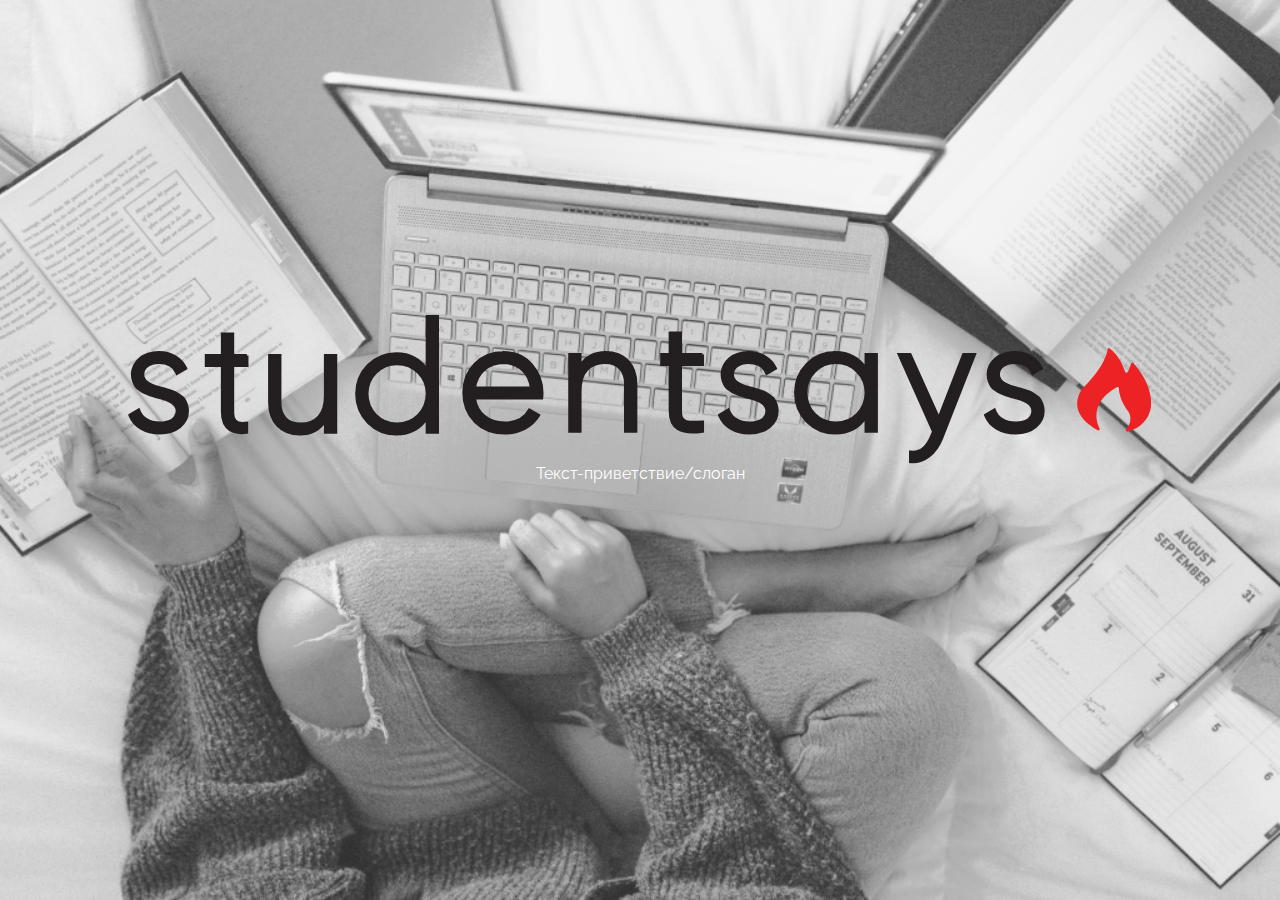
==== index.html @ 03ff8396 "header" ====
<!DOCTYPE html>
<html lang="en">

<head>
    <meta charset="UTF-8">
    <meta name="viewport" content="width=device-width, initial-scale=1.0">
    <title>Student Says</title>
    <link rel="stylesheet" href="./assets/styles/style_index.css">
</head>

<body>
    <header class="max-width">
        <div class="header-logo">
            <div class="display-center">
                <img src="./assets/images/header_logo.svg" alt="name">
            </div>
            <div class="display_center">
                <p>
                    Текст-приветствие/слоган
                </p>
            </div>
        </div>
    </header>
</body>

</html>
---- assets/styles/style_index.css ----
@font-face {
    font-family: Raleway; 
    src: url(../fonts/Raleway-VariableFont_wght.ttf); 
   }

* {
    margin: 0;
    padding: 0;
}


.max-width {
    width: 100vw;
    max-width: 1900px;
    display: flex;
    justify-content: center;
}

header {
    background-image: url(../images/index_header.png);
    height: 100vh;
    max-height: 1000px;
    background-repeat: no-repeat;
    background-size: cover;
    background-position: center;
}

.header-logo {
    margin-top: 35vh;
}

.header-logo p{
    color: white;
    font-family: 'Raleway';
    text-align: center;

}

.header-logo img {
    width: 80vw;
}

.display-center {
    display: flex;
    justify-content: center;
}
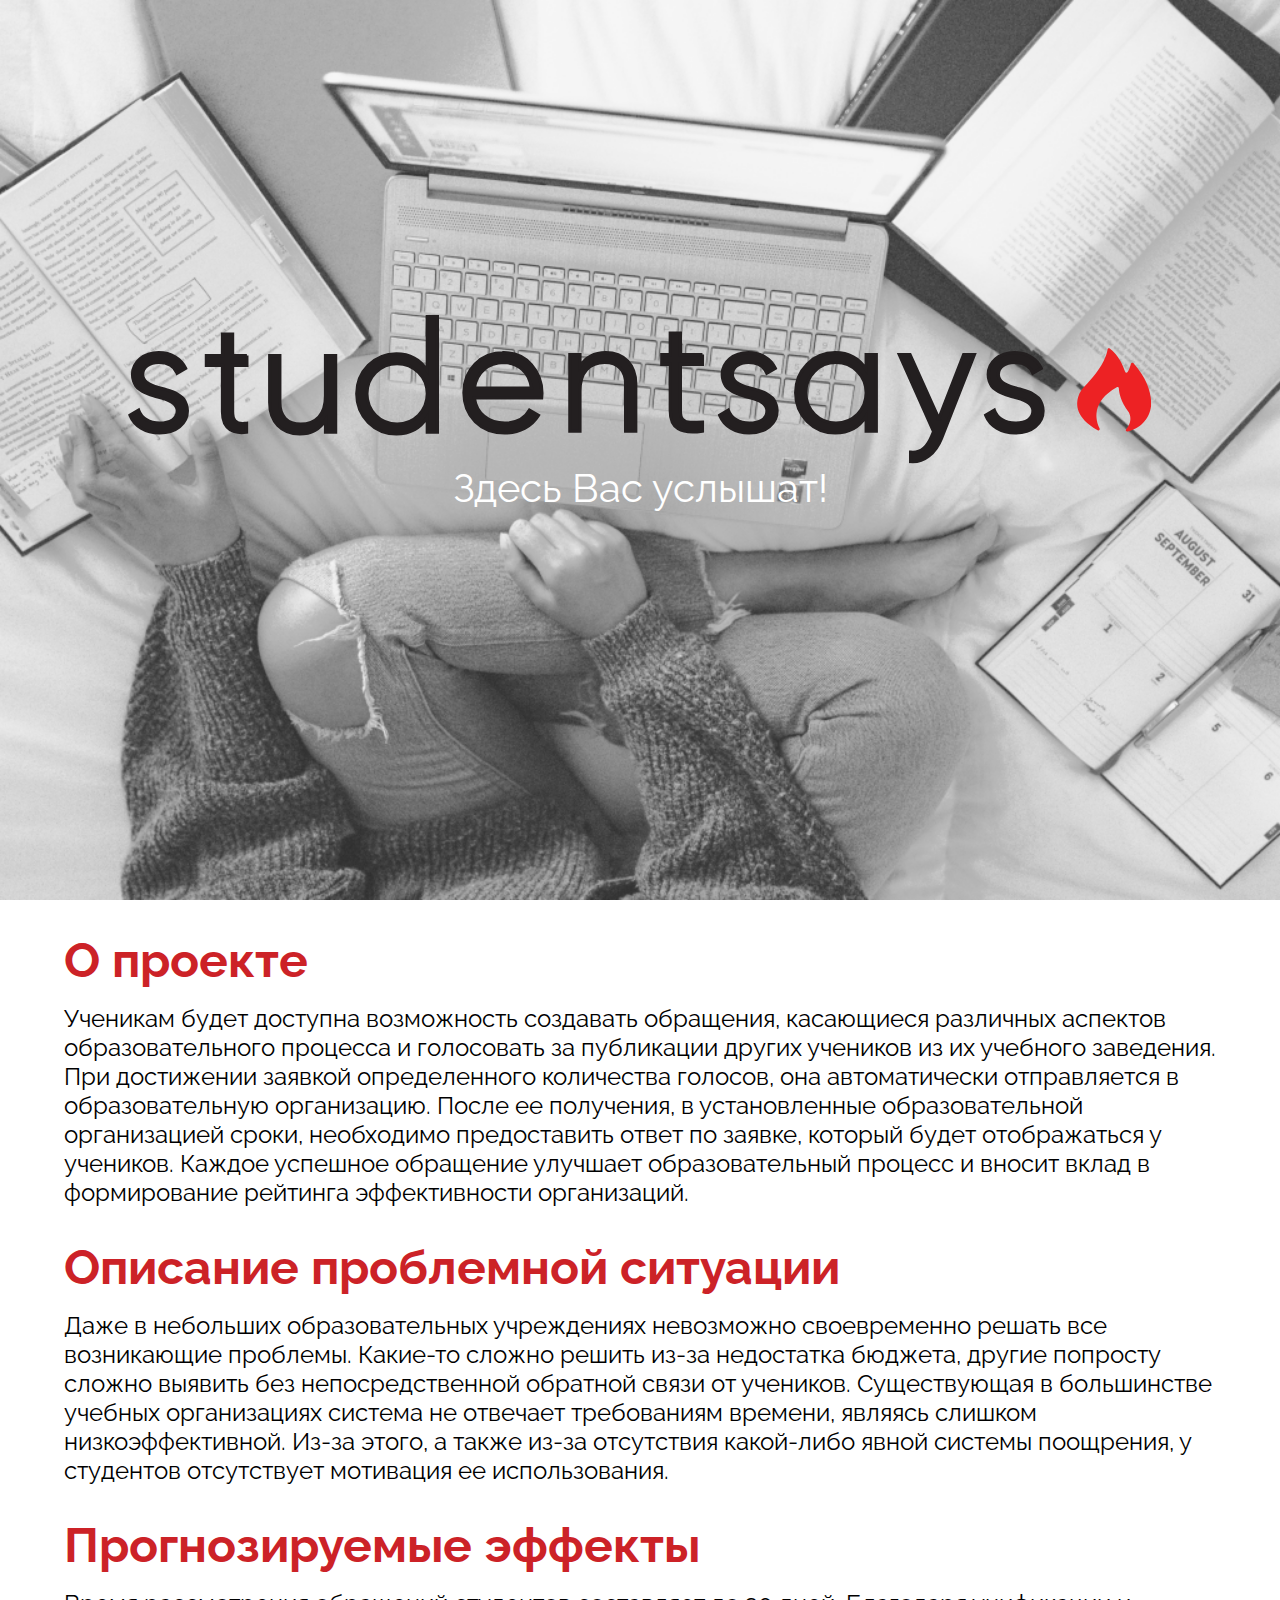
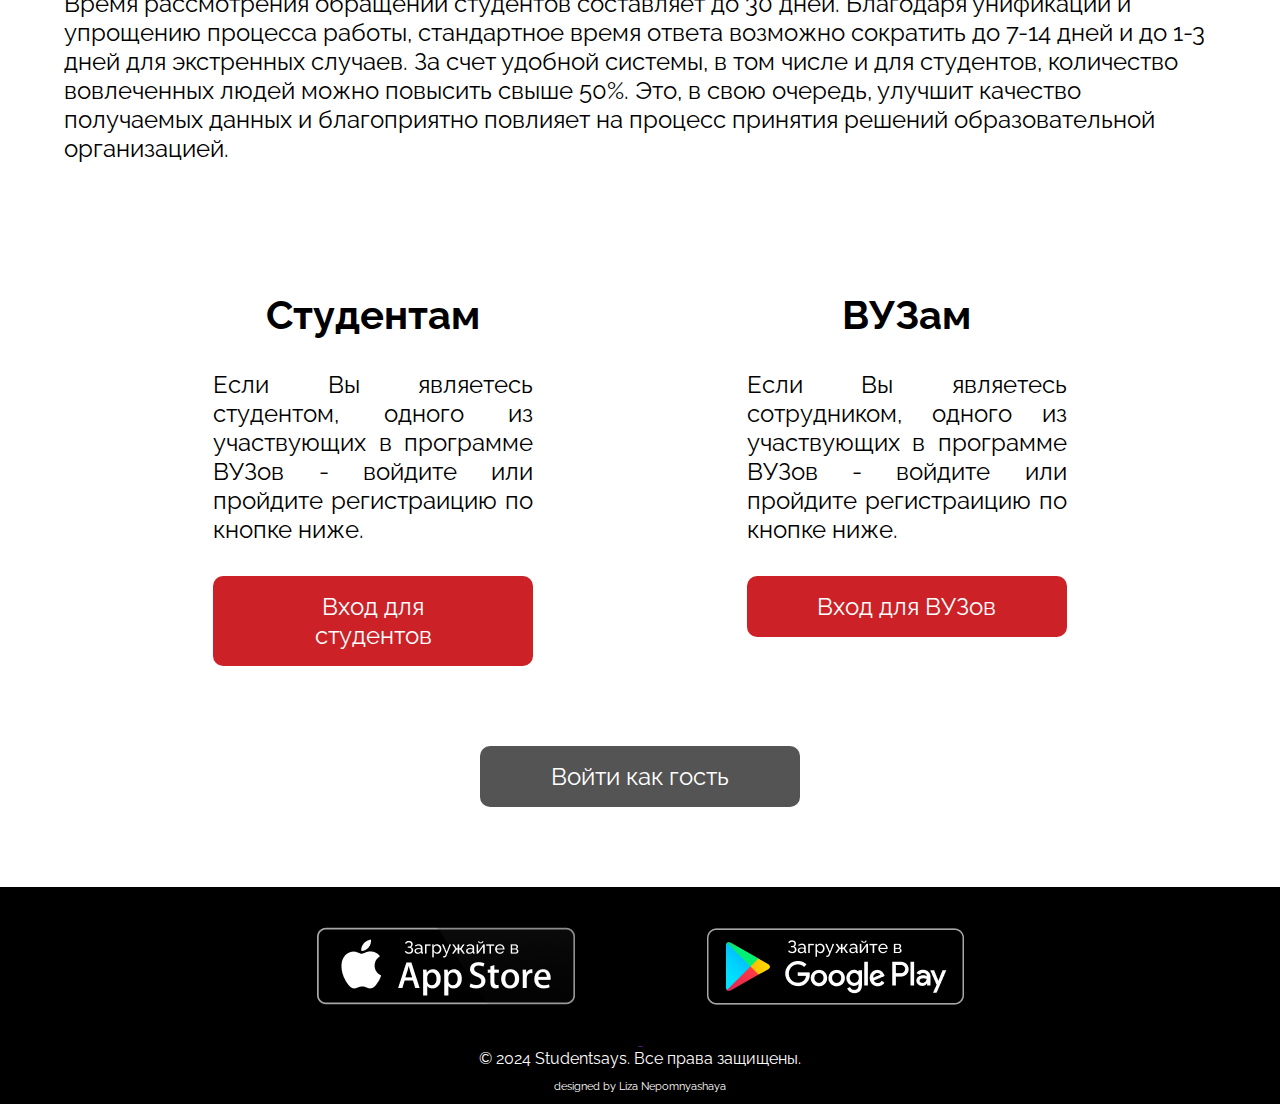
==== commit fb360cd7: "no-adapt" ====
--- a/index.html
+++ b/index.html
@@ -4,8 +4,12 @@
 <head>
     <meta charset="UTF-8">
     <meta name="viewport" content="width=device-width, initial-scale=1.0">
-    <title>Student Says</title>
+    <title>StudentSays</title>
     <link rel="stylesheet" href="./assets/styles/style_index.css">
+
+    <head>
+        <link rel="shortcut icon" href="./assets/images/favicon-32x32.png" type="image/x-icon">
+    </head>
 </head>
 
 <body>
@@ -14,13 +18,114 @@
             <div class="display-center">
                 <img src="./assets/images/header_logo.svg" alt="name">
             </div>
-            <div class="display_center">
+            <div class="display-center">
                 <p>
-                    Текст-приветствие/слоган
+                    Здесь Вас услышат!
                 </p>
             </div>
         </div>
     </header>
+    <section class="info-block">
+        <div>
+            <h1>
+                О проекте
+            </h1>
+            <p>
+                Ученикам будет доступна возможность создавать
+                обращения, касающиеся различных аспектов образовательного процесса и голосовать за публикации других
+                учеников из их учебного заведения. При достижении заявкой определенного количества голосов, она
+                автоматически отправляется в образовательную организацию. После ее получения, в установленные
+                образовательной организацией сроки, необходимо предоставить ответ по заявке, который будет отображаться
+                у
+                учеников. Каждое успешное обращение улучшает
+                образовательный процесс и вносит вклад в формирование рейтинга эффективности организаций.
+            </p>
+        </div>
+        <div>
+            <h1>
+                Описание проблемной ситуации
+            </h1>
+            <p>
+                Даже в небольших образовательных учреждениях невозможно своевременно решать все возникающие проблемы.
+                Какие-то сложно решить из-за недостатка бюджета, другие попросту сложно выявить без непосредственной
+                обратной связи от учеников. Существующая в большинстве учебных организациях система не отвечает
+                требованиям времени, являясь слишком низкоэффективной. Из-за этого, а также из-за отсутствия какой-либо
+                явной системы поощрения, у студентов отсутствует мотивация ее использования.
+            </p>
+        </div>
+        <div>
+            <h1>
+                Прогнозируемые эффекты
+            </h1>
+            <p>
+                Время рассмотрения обращений студентов составляет до 30 дней. Благодаря унификации и упрощению процесса
+                работы, стандартное время ответа возможно сократить до 7-14 дней и до 1-3 дней для экстренных случаев.
+                За счет удобной системы, в том числе и для студентов, количество вовлеченных людей можно повысить свыше
+                50%. Это, в свою очередь, улучшит качество получаемых данных и благоприятно повлияет на процесс принятия
+                решений образовательной организацией.
+            </p>
+        </div>
+    </section>
+    <section class="login">
+        <div class="space-evenly">
+            <div class="login-block">
+                <h1>
+                    Студентам
+                </h1>
+                <p>
+                    Если Вы являетесь студентом, одного из участвующих в программе ВУЗов - войдите или пройдите
+                    регистраицию по кнопке ниже.
+                </p>
+                <a href="">
+                    <button>
+                        Вход для студентов
+                    </button>
+                </a>
+            </div>
+            <div class="login-block">
+                <h1>
+                    ВУЗам
+                </h1>
+                <p>
+                    Если Вы являетесь сотрудником, одного из участвующих в программе ВУЗов - войдите или пройдите
+                    регистраицию по кнопке ниже.
+                </p>
+                <a href="">
+                    <button>
+                        Вход для ВУЗов
+                    </button>
+                </a>
+            </div>
+        </div>
+        <div class="display-center">
+            <a href="">
+                <button class="button-guest">
+                    Войти как гость
+                </button>
+            </a>
+
+        </div>
+    </section>
+    <footer class="display-center">
+        <div>
+            <div>
+                <a href="">
+                    <img src="./assets/images/download_apple.png" alt="download_apple">
+                </a>
+                <a href="">
+                    <img src="./assets/images/download_android.png" alt="download_android">
+                </a>
+            </div>
+            <div>
+                <p class="copywriting">
+                    © 2024 Studentsays. Все права защищены.
+                </p>
+                <p class="design-info">
+                    designed by Liza Nepomnyashaya
+                </p>
+            </div>
+        </div>
+    </footer>
 </body>
 
 </html>--- a/assets/styles/style_index.css
+++ b/assets/styles/style_index.css
@@ -6,8 +6,8 @@
 * {
     margin: 0;
     padding: 0;
+    font-family: 'Raleway';
 }
-
 
 .max-width {
     width: 100vw;
@@ -31,9 +31,8 @@
 
 .header-logo p{
     color: white;
-    font-family: 'Raleway';
     text-align: center;
-
+    font-size: 2.5rem;
 }
 
 .header-logo img {
@@ -43,4 +42,89 @@
 .display-center {
     display: flex;
     justify-content: center;
+}
+
+.info-block {
+    padding: 2rem 4rem;
+    font-size: 1.5rem;
+}
+
+.info-block h1 {
+    color: #CC2227;
+    margin-bottom: 1rem;
+}
+
+.info-block p {
+    margin-bottom: 2rem;
+}
+
+.login-block {
+    width: 25vw;
+}
+
+.login-block p {
+    font-size: 1.5rem;
+    text-align: justify;
+}
+
+.login-block h1{
+    font-size: 2.5rem;
+    margin: 4rem 0 2rem 0;
+    text-align: center;
+}
+
+.login-block button {
+    background-color: #CC2227;
+    border: none;
+    border-radius: 10px;
+    font-size: 1.5rem;
+    padding: 1rem 4rem;
+    width: 100%;
+    margin-top: 2rem;
+    text-align: center;
+    color: white;
+    text-decoration: none;
+}
+
+button:hover {
+    cursor: pointer;
+}
+
+.login {
+    background-image: url(../images/login-background.jpg);
+}
+
+.space-evenly {
+    display: flex;
+    justify-content: space-evenly;
+}
+
+.button-guest {
+    background-color: #545454;
+    border: none;
+    border-radius: 10px;
+    font-size: 1.5rem;
+    padding: 1rem 4rem;
+    width: 25vw;
+    margin: 5rem 0;
+    color: white;
+    text-decoration: none;
+}
+
+footer {
+    background-color: black;
+}
+
+footer img{
+    margin: 2.5rem 5vw;
+}
+
+.copywriting, .design-info {
+    color: white;
+    text-align: center;
+}
+
+.design-info {
+    margin: 0.7rem 0;
+    font-size: 0.7rem;
 }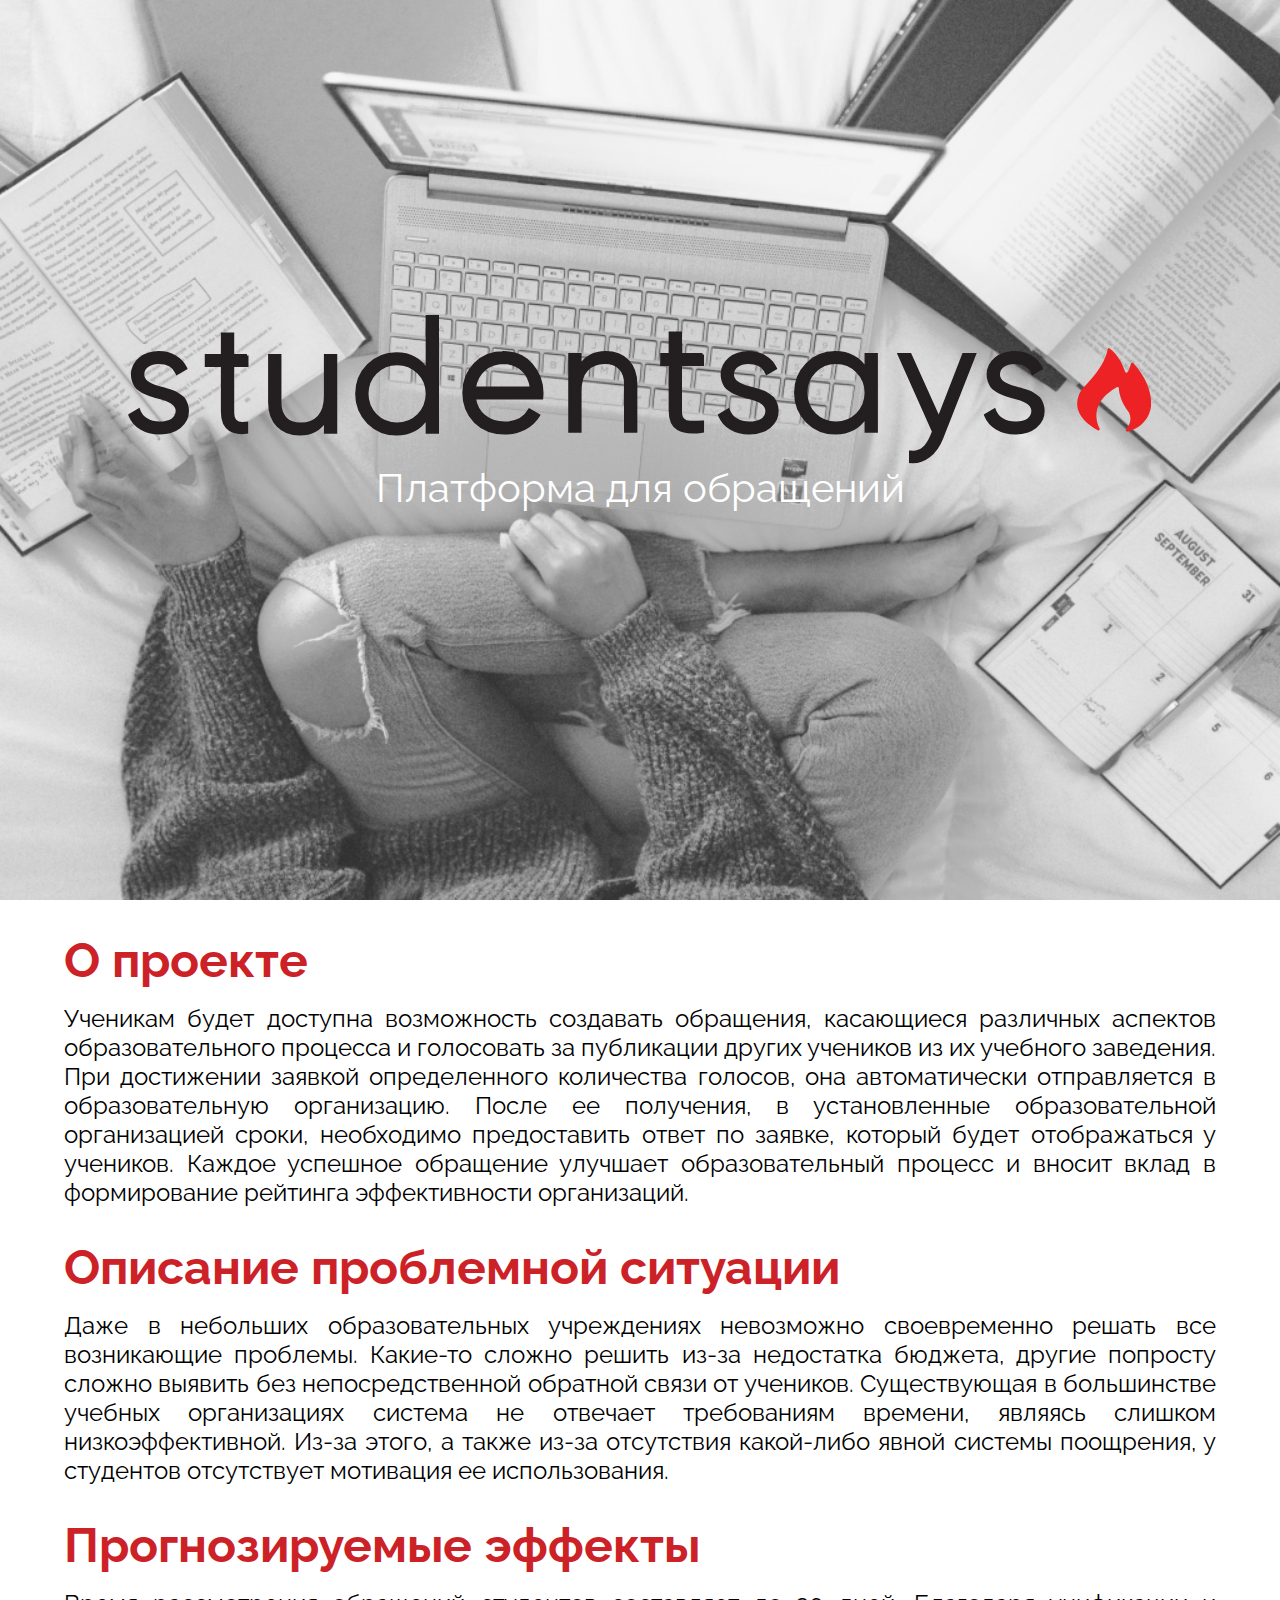
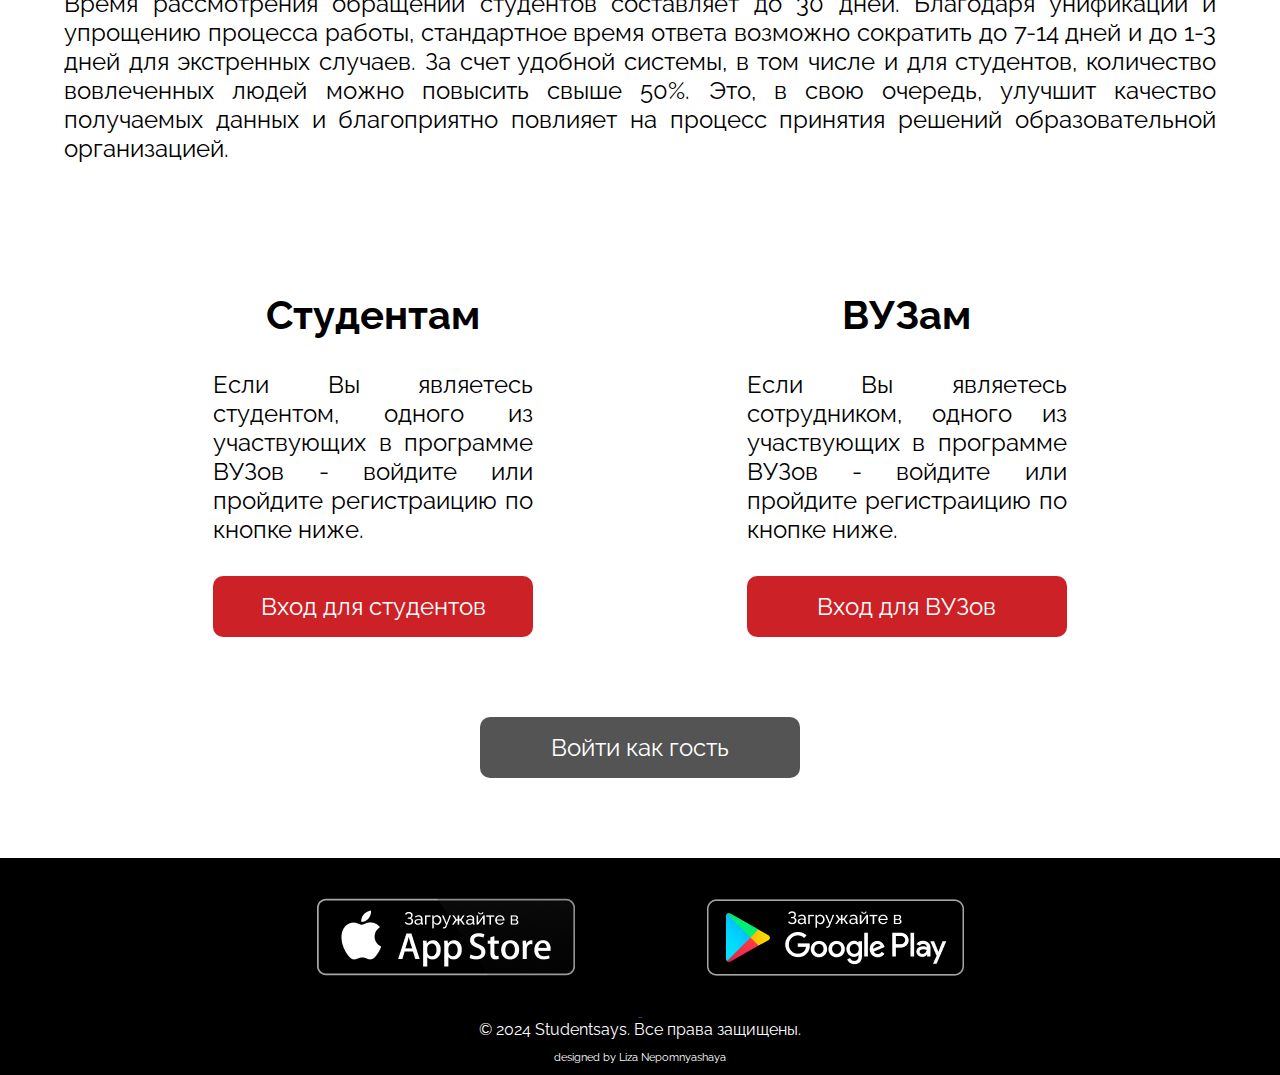
==== commit ca517a4f: "index" ====
--- a/index.html
+++ b/index.html
@@ -20,7 +20,7 @@
             </div>
             <div class="display-center">
                 <p>
-                    Здесь Вас услышат!
+                    Платформа для обращений
                 </p>
             </div>
         </div>
@@ -108,7 +108,7 @@
     </section>
     <footer class="display-center">
         <div>
-            <div>
+            <div class="footer-img">
                 <a href="">
                     <img src="./assets/images/download_apple.png" alt="download_apple">
                 </a>
--- a/assets/styles/style_index.css
+++ b/assets/styles/style_index.css
@@ -11,7 +11,6 @@
 
 .max-width {
     width: 100vw;
-    max-width: 1900px;
     display: flex;
     justify-content: center;
 }
@@ -56,6 +55,7 @@
 
 .info-block p {
     margin-bottom: 2rem;
+    text-align: justify;
 }
 
 .login-block {
@@ -78,7 +78,7 @@
     border: none;
     border-radius: 10px;
     font-size: 1.5rem;
-    padding: 1rem 4rem;
+    padding: 1rem 0;
     width: 100%;
     margin-top: 2rem;
     text-align: center;
@@ -104,7 +104,7 @@
     border: none;
     border-radius: 10px;
     font-size: 1.5rem;
-    padding: 1rem 4rem;
+    padding: 1rem 0;
     width: 25vw;
     margin: 5rem 0;
     color: white;
@@ -127,4 +127,87 @@
 .design-info {
     margin: 0.7rem 0;
     font-size: 0.7rem;
-}+}
+
+@media (max-width: 1024px) {
+    .info-block {
+        font-size: 1rem;
+    }
+    
+    .login-block p {
+        font-size: 1.25rem;
+    }
+    
+    .login-block h1{
+        font-size: 1.75rem;
+        margin: 4rem 0 2rem 0;
+        text-align: center;
+    }
+
+    .button-guest, .login-block button  {
+        font-size: 1rem;
+    }
+  }
+
+  @media (max-width: 425px) { 
+    .header-logo p{
+        font-size: 1.5rem;
+    }
+
+    .login-block p {
+        font-size: 1rem;
+    }
+    
+    .login-block h1{
+        font-size: 1.25rem;
+        margin: 4rem 0 2rem 0;
+        text-align: center;
+    }
+
+    .login-block {
+        width: 33vw;
+    }
+
+    .button-guest, .login-block button  {
+        font-size: 0.75rem;
+        width: 33vw;
+    }
+    
+    .footer-img {
+        display: block;
+        text-align: center;
+    }
+
+    .footer-img img {
+        margin: 2rem 0 0 0;
+    }
+
+    .copywriting {
+        margin-top: 2rem;
+    }
+
+    .info-block {
+        padding: 2rem;
+    }
+    
+    .button-guest {
+        margin: 2rem 0;
+    }
+  }
+
+  @media (max-width: 320px) { 
+    .login-block p {
+        font-size: 0.75rem;
+    }
+    
+    .login-block h1{
+        font-size: 1rem;
+        margin: 4rem 0 2rem 0;
+        text-align: center;
+    }
+
+    .button-guest, .login-block button  {
+        font-size: 0.6rem;
+        width: 33vw;
+    }
+  }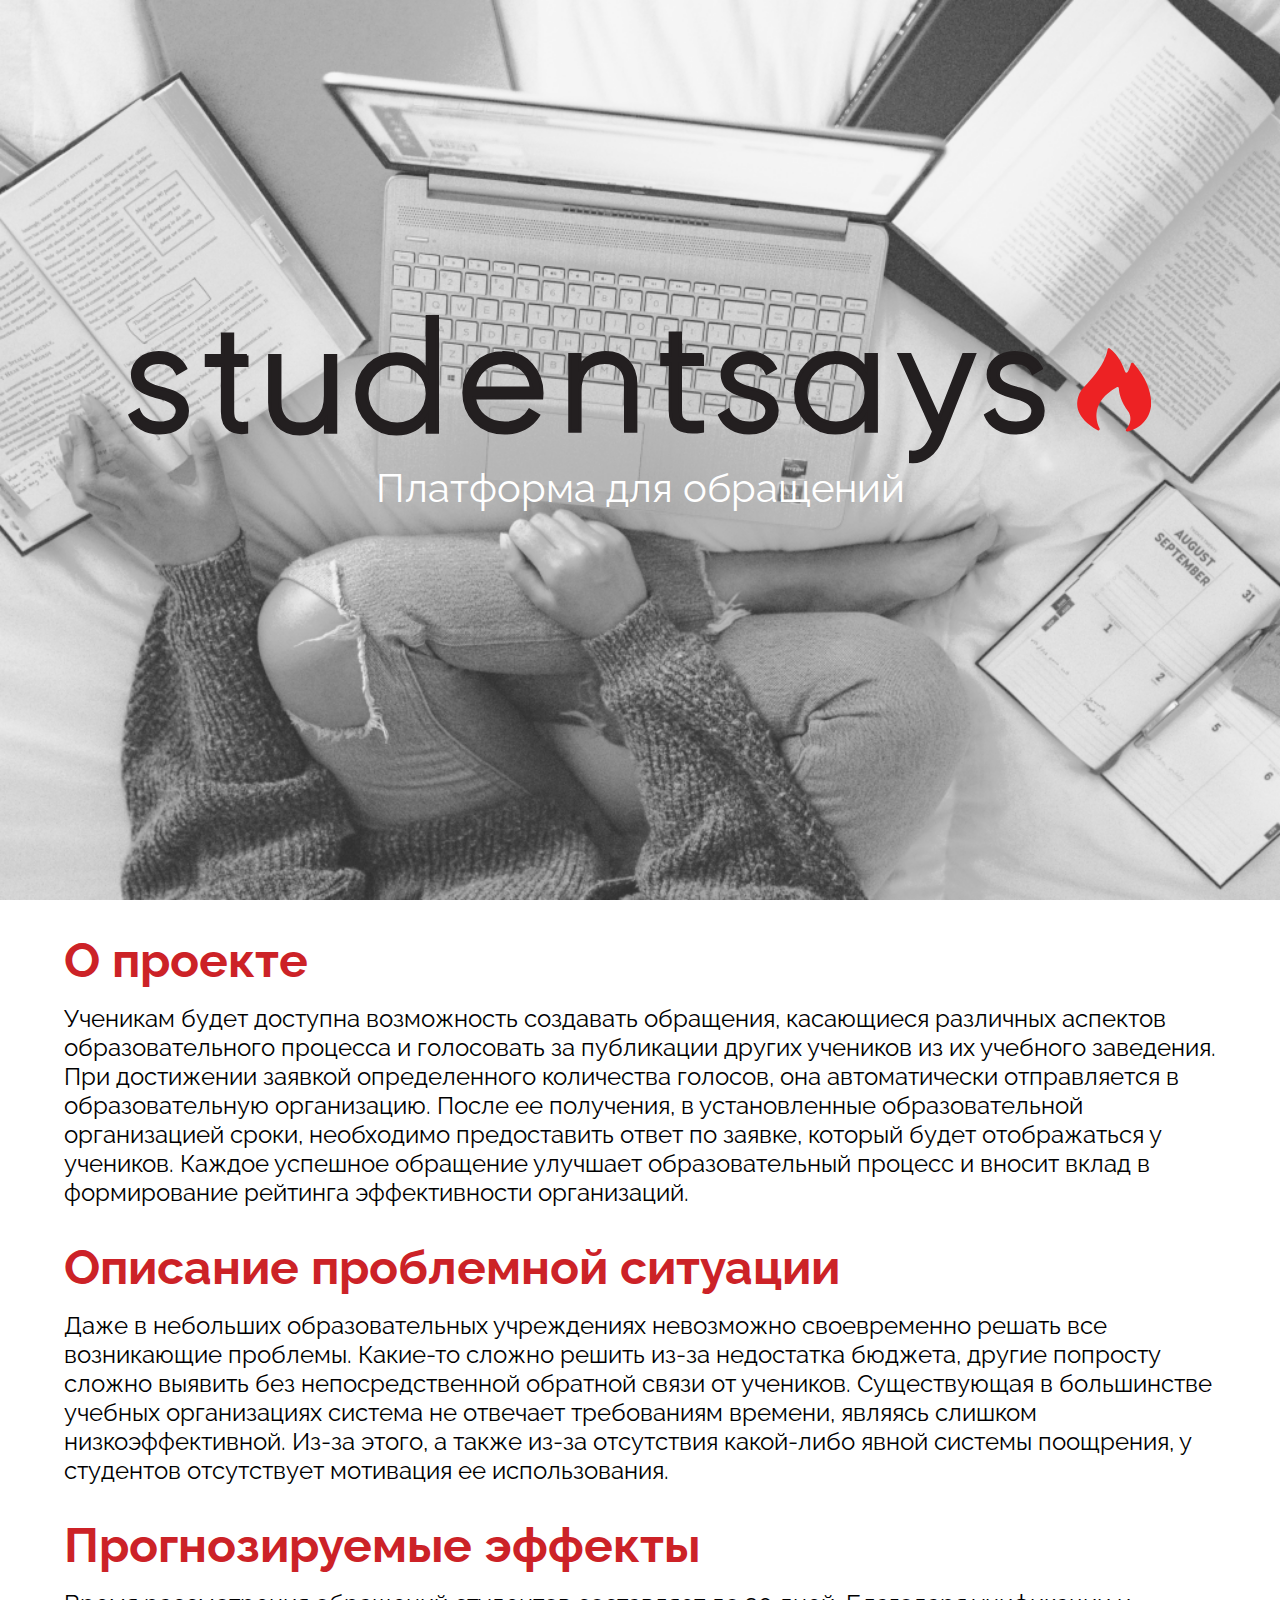
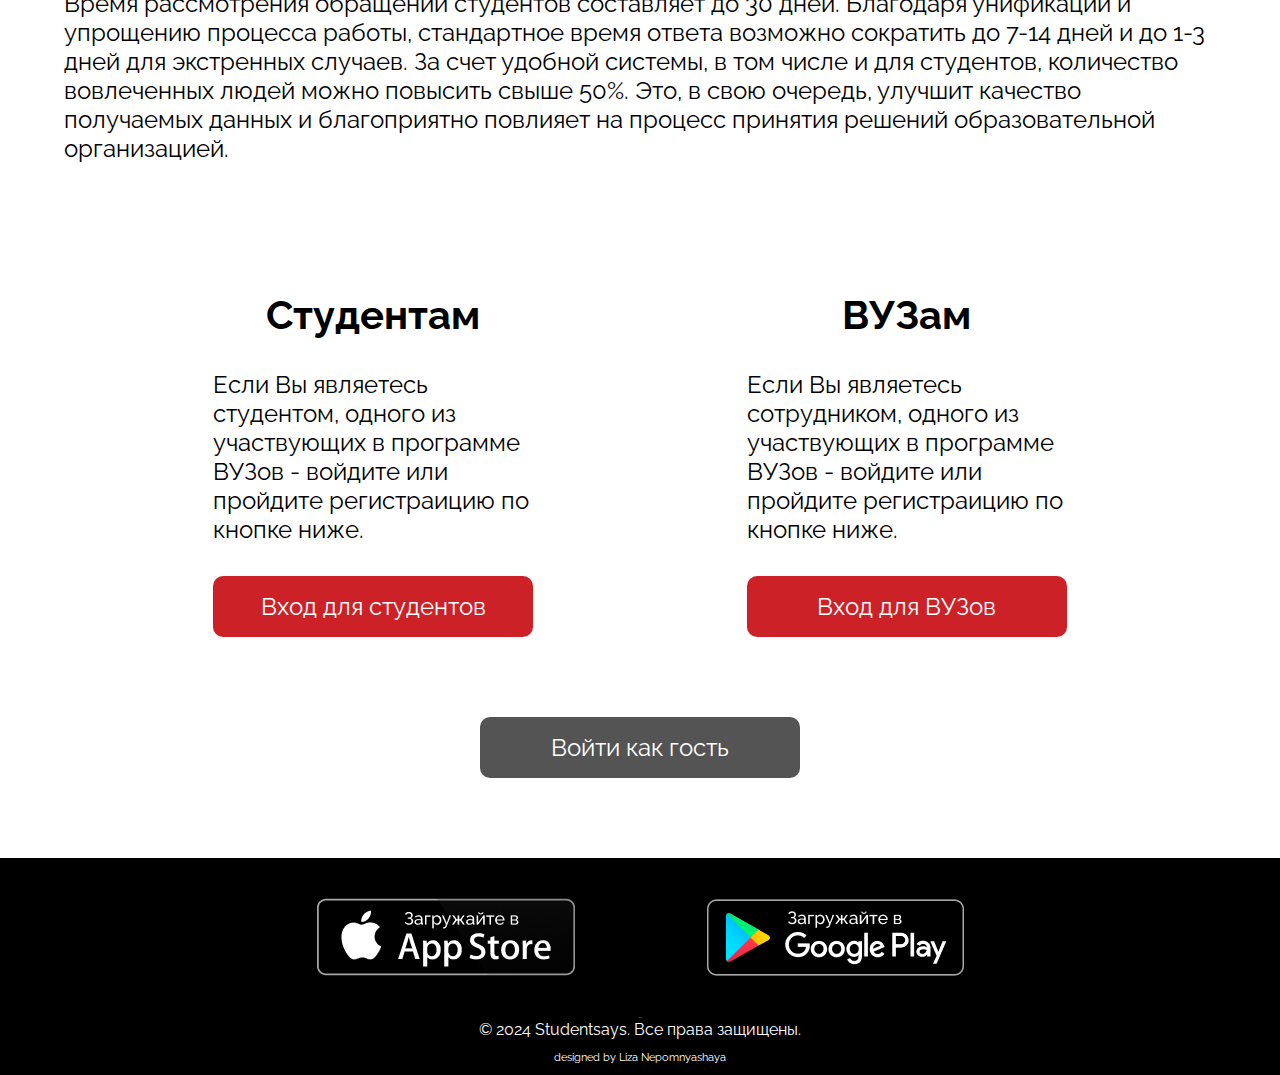
==== commit c3d30169: "no-login" ====
--- a/index.html
+++ b/index.html
@@ -76,11 +76,11 @@
                     Если Вы являетесь студентом, одного из участвующих в программе ВУЗов - войдите или пройдите
                     регистраицию по кнопке ниже.
                 </p>
-                <a href="">
-                    <button>
-                        Вход для студентов
-                    </button>
-                </a>
+
+                <button onclick="showStudentLoginBlock()">
+                    Вход для студентов
+                </button>
+
             </div>
             <div class="login-block">
                 <h1>
@@ -126,6 +126,102 @@
             </div>
         </div>
     </footer>
+    <section class="student-login-block">
+        <div class="exit-login-student" onclick="hideLoginStudent('.student-login', '.exit-login-student')">
+
+        </div>
+        <div class="student-login">
+            <div>
+                <div>
+                    <h1>Вход</h1>
+                </div>
+                <div class="input-box">
+                    <input type="text" placeholder="Логин">
+                </div>
+                <div class="input-box">
+                    <input type="text" placeholder="Пароль">
+                </div>
+                <div>
+                    <p class="login-reg"
+                        onclick="showStudentRegBlock(), hideLoginStudent('.student-login', '.exit-login-student')">
+                        Нет аккаунта? Зарегестрироваться.
+                    </p>
+                    <p class="login-error">
+                        Неправильный логин или пароль.
+                    </p>
+                </div>
+                <div>
+                    <button>Войти</button>
+                </div>
+
+            </div>
+        </div>
+    </section>
+
+    <section class="student-reg-block">
+        <div class="exit-reg-student" onclick="hideLoginStudent('.student-reg', '.exit-reg-student');">
+
+        </div>
+        <div class="student-reg">
+            <div>
+                <div>
+                    <h1>Регистрация</h1>
+                </div>
+
+                <form id="registrationForm" action="https://studentsays.ru/registration/" method="post">
+                    <div class="input-box">
+                        <select id="universities" name="university">
+                            <!-- Опции будут добавлены динамически -->
+                        </select>
+                    </div>
+                    <div class="input-box">
+                        <input type="text" name="username" placeholder="Логин*">
+                        <div class="error-message"></div>
+                    </div>
+                    <div class="input-box">
+                        <input type="email" name="email" placeholder="Email*">
+                        <div class="error-message"></div>
+                    </div>
+                    <div class="input-box">
+                        <input type="tel" name="phone" placeholder="Телефон*">
+                        <div class="error-message"></div>
+                    </div>
+                    <div class="input-box">
+                        <input type="text" name="first_name" placeholder="Имя*">
+                        <div class="error-message"></div>
+                    </div>
+                    <div class="input-box">
+                        <input type="text" name="last_name" placeholder="Фамилия*">
+                        <div class="error-message"></div>
+                    </div>
+                    <div class="input-box">
+                        <input type="text" name="student_id" placeholder="Номер студенческого билета*">
+                        <div class="error-message"></div>
+                    </div>
+                    <div class="input-box">
+                        <input type="password" name="password" placeholder="Пароль*" minlength="8">
+                        <div class="error-message"></div>
+                    </div>
+                    <div class="input-box">
+                        <input type="password" name="confirm_password" placeholder="Повторите пароль*">
+                        <div class="error-message"></div>
+                    </div>
+                    <div>
+                        <button type="submit">Зарегистрироваться</button>
+                    </div>
+                    <div>
+                        <p class="login-reg"
+                            onclick="showStudentLoginBlock(), hideLoginStudent('.student-reg', '.exit-reg-student');">
+                            Есть аккаунт? Войти.
+                        </p>
+                    </div>
+                </form>
+
+
+            </div>
+        </div>
+    </section>
 </body>
+<script src="./assets/scripts/script_index.js"></script>
 
 </html>--- a/assets/styles/style_index.css
+++ b/assets/styles/style_index.css
@@ -55,7 +55,6 @@
 
 .info-block p {
     margin-bottom: 2rem;
-    text-align: justify;
 }
 
 .login-block {
@@ -64,7 +63,6 @@
 
 .login-block p {
     font-size: 1.5rem;
-    text-align: justify;
 }
 
 .login-block h1{
@@ -129,7 +127,129 @@
     font-size: 0.7rem;
 }
 
+.error {
+     border: 1px solid #CC2227; 
+}
+
+.error-message { 
+    color: #CC2227; 
+    font-size: 12px; 
+    margin: 0;
+}
+
+.exit-login-student, .exit-reg-student {
+    height: 100vh;
+    width: 100vw;
+    top: 0;
+    right: 0;
+    position: fixed;
+    background: rgba(69, 69, 69, 0.4);
+    display: none;
+}
+
+.student-login {
+    position: fixed;
+    right: -100%; 
+    top: 0; 
+    transition: right 0.5s ease-out; 
+  }
+  
+  .student-login-visible {
+    right: 0 !important; 
+    transition: right 0.5s ease-out;
+  }
+
+  .student-login-invisible {
+    right:  -100% !important; 
+  }
+  
+.student-login,.student-reg {
+    top: 0;
+    width: 35vw;
+    height: 100vh;
+    background-color: white;
+    display: flex;
+    justify-content: center;
+    position: fixed;
+    right: -100%; 
+    transition: right 0.5s ease-out; 
+}
+
+.student-login input,.student-reg input, select {
+    width: 25vw;
+    background: #D9D9D9;
+    border: none;
+    font-size: 1.5rem;
+    box-sizing: border-box;
+    padding: 1rem;
+    border-radius: 0.75rem;
+}
+
+.input-box {
+    margin-bottom: 1rem;
+}
+
+.student-login h1, .student-reg h1 {
+    font-size: 2.5rem;
+    margin: 2.5rem 0 2rem 0;
+}
+
+
+.student-login button,.student-reg button {
+    background-color: #CC2227;
+    border: none;
+    border-radius: 10px;
+    font-size: 1.5rem;
+    padding: 1rem;
+    width: 100%;
+    margin: 2rem 0 1rem 0;
+    text-align: center;
+    color: white;
+    text-decoration: none;
+}
+
+.student-reg {
+    overflow-y: auto;
+}
+
+.student-reg button {
+    margin: 1rem 0;
+}
+
+.login-error {
+    color: #CC2227;
+    display: none;
+}
+
+.login-reg {
+    text-decoration: underline;
+    color: #545454;
+}
+
+.login-reg:hover {
+    cursor: pointer;
+}
+
+.close-button {
+    position: absolute;
+    top: 0;
+    right: 0;
+    margin: 1rem 1rem 0 0;
+}
+
 @media (max-width: 1024px) {
+    .student-login,.student-reg {
+        width: 50vw;
+    }
+
+    .student-login input,.student-reg input {
+        width: 40vw;
+    }
+
+    .student-reg h1 {
+        font-size: 1.85rem;
+    }
+
     .info-block {
         font-size: 1rem;
     }
@@ -149,6 +269,16 @@
     }
   }
 
+  @media (max-width: 768px) {
+    .student-login,.student-reg {
+        width: 100vw;
+    }
+
+    .student-login input,.student-reg input {
+        width: 80vw;
+    }
+  }
+
   @media (max-width: 425px) { 
     .header-logo p{
         font-size: 1.5rem;
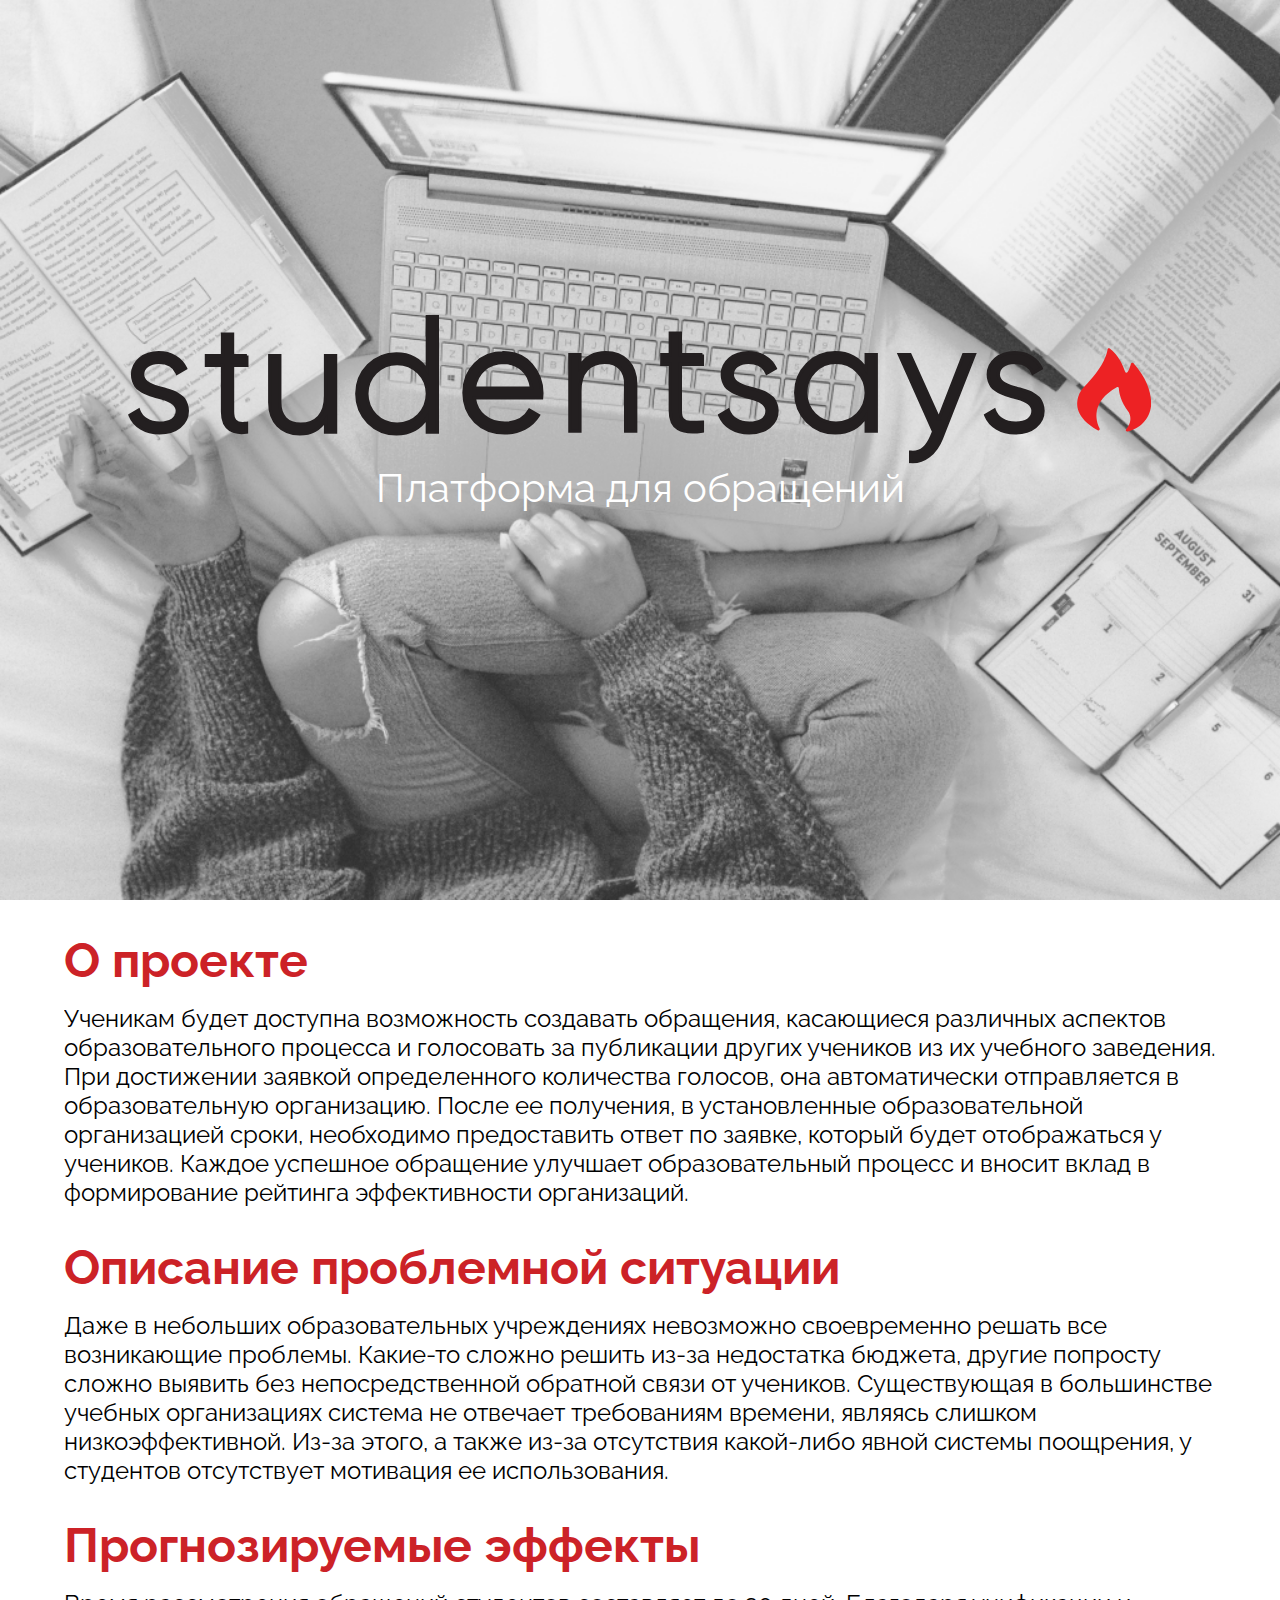
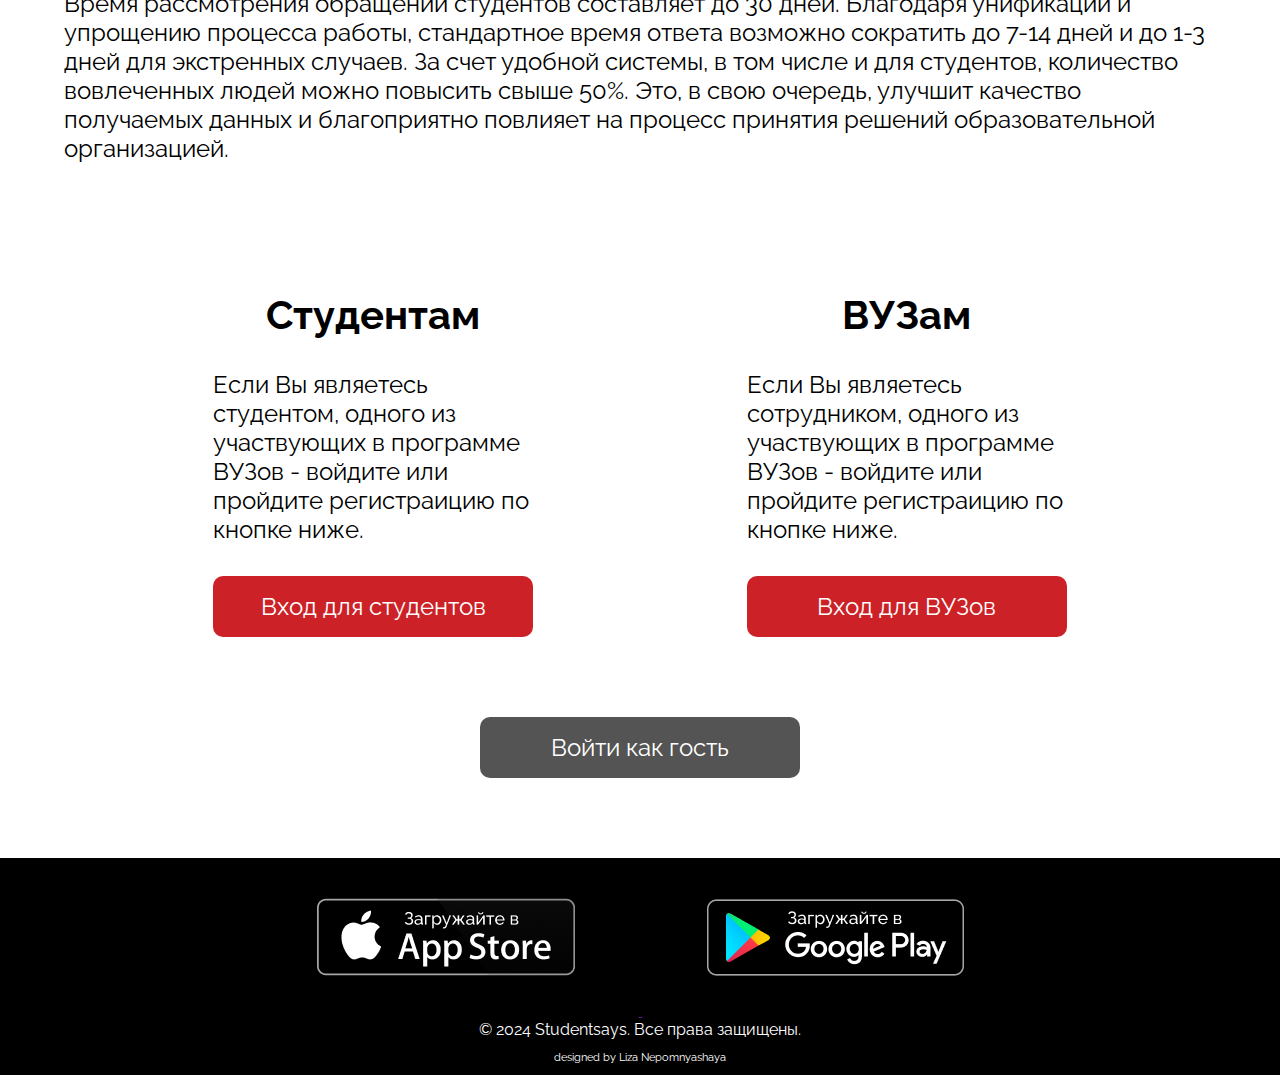
==== commit 349b6d5f: "landing page" ====
--- a/index.html
+++ b/index.html
@@ -142,18 +142,14 @@
                     <input type="text" placeholder="Пароль">
                 </div>
                 <div>
+                    <button>Войти</button>
+                </div>
+                <div>
                     <p class="login-reg"
                         onclick="showStudentRegBlock(), hideLoginStudent('.student-login', '.exit-login-student')">
                         Нет аккаунта? Зарегестрироваться.
                     </p>
-                    <p class="login-error">
-                        Неправильный логин или пароль.
-                    </p>
-                </div>
-                <div>
-                    <button>Войти</button>
-                </div>
-
+                </div>
             </div>
         </div>
     </section>
@@ -171,7 +167,7 @@
                 <form id="registrationForm" action="https://studentsays.ru/registration/" method="post">
                     <div class="input-box">
                         <select id="universities" name="university">
-                            <!-- Опции будут добавлены динамически -->
+
                         </select>
                     </div>
                     <div class="input-box">
@@ -179,11 +175,11 @@
                         <div class="error-message"></div>
                     </div>
                     <div class="input-box">
-                        <input type="email" name="email" placeholder="Email*">
-                        <div class="error-message"></div>
-                    </div>
-                    <div class="input-box">
-                        <input type="tel" name="phone" placeholder="Телефон*">
+                        <input type="text" name="email" placeholder="Email*">
+                        <div class="error-message"></div>
+                    </div>
+                    <div class="input-box">
+                        <input type="tel" name="phone" placeholder="Телефон*" class="tel">
                         <div class="error-message"></div>
                     </div>
                     <div class="input-box">
@@ -199,7 +195,7 @@
                         <div class="error-message"></div>
                     </div>
                     <div class="input-box">
-                        <input type="password" name="password" placeholder="Пароль*" minlength="8">
+                        <input type="password" name="password" placeholder="Пароль*">
                         <div class="error-message"></div>
                     </div>
                     <div class="input-box">
--- a/assets/styles/style_index.css
+++ b/assets/styles/style_index.css
@@ -1,343 +1,361 @@
 @font-face {
-    font-family: Raleway; 
-    src: url(../fonts/Raleway-VariableFont_wght.ttf); 
-   }
+  font-family: Raleway;
+  src: url(../fonts/Raleway-VariableFont_wght.ttf);
+}
 
 * {
-    margin: 0;
-    padding: 0;
-    font-family: 'Raleway';
+  margin: 0;
+  padding: 0;
+  font-family: "Raleway";
+  overflow-x: hidden;
 }
 
 .max-width {
-    width: 100vw;
-    display: flex;
-    justify-content: center;
+  width: 100vw;
+  display: flex;
+  justify-content: center;
 }
 
 header {
-    background-image: url(../images/index_header.png);
-    height: 100vh;
-    max-height: 1000px;
-    background-repeat: no-repeat;
-    background-size: cover;
-    background-position: center;
+  background-image: url(../images/index_header.png);
+  height: 100vh;
+  max-height: 1000px;
+  background-repeat: no-repeat;
+  background-size: cover;
+  background-position: center;
 }
 
 .header-logo {
-    margin-top: 35vh;
-}
-
-.header-logo p{
-    color: white;
-    text-align: center;
-    font-size: 2.5rem;
+  margin-top: 35vh;
+}
+
+.header-logo p {
+  color: white;
+  text-align: center;
+  font-size: 2.5rem;
 }
 
 .header-logo img {
-    width: 80vw;
+  width: 80vw;
 }
 
 .display-center {
-    display: flex;
-    justify-content: center;
+  display: flex;
+  justify-content: center;
 }
 
 .info-block {
-    padding: 2rem 4rem;
-    font-size: 1.5rem;
+  padding: 2rem 4rem;
+  font-size: 1.5rem;
 }
 
 .info-block h1 {
-    color: #CC2227;
-    margin-bottom: 1rem;
+  color: #cc2227;
+  margin-bottom: 1rem;
 }
 
 .info-block p {
-    margin-bottom: 2rem;
+  margin-bottom: 2rem;
 }
 
 .login-block {
-    width: 25vw;
+  width: 25vw;
 }
 
 .login-block p {
-    font-size: 1.5rem;
-}
-
-.login-block h1{
-    font-size: 2.5rem;
+  font-size: 1.5rem;
+}
+
+.login-block h1 {
+  font-size: 2.5rem;
+  margin: 4rem 0 2rem 0;
+  text-align: center;
+}
+
+.login-block button {
+  background-color: #cc2227;
+  border: none;
+  border-radius: 10px;
+  font-size: 1.5rem;
+  padding: 1rem 0;
+  width: 100%;
+  margin-top: 2rem;
+  text-align: center;
+  color: white;
+  text-decoration: none;
+}
+
+button:hover {
+  cursor: pointer;
+}
+
+.login {
+  background-image: url(../images/login-background.jpg);
+}
+
+.space-evenly {
+  display: flex;
+  justify-content: space-evenly;
+}
+
+.button-guest {
+  background-color: #545454;
+  border: none;
+  border-radius: 10px;
+  font-size: 1.5rem;
+  padding: 1rem 0;
+  width: 25vw;
+  margin: 5rem 0;
+  color: white;
+  text-decoration: none;
+}
+
+footer {
+  background-color: black;
+}
+
+footer img {
+  margin: 2.5rem 5vw;
+}
+
+.copywriting,
+.design-info {
+  color: white;
+  text-align: center;
+}
+
+.design-info {
+  margin: 0.7rem 0;
+  font-size: 0.7rem;
+}
+
+.error {
+  border: 1px solid #cc2227;
+}
+
+.error-message {
+  color: #cc2227;
+  font-size: 12px;
+  margin: 0;
+}
+
+.exit-login-student,
+.exit-reg-student {
+  height: 100vh;
+  width: 100vw;
+  top: 0;
+  right: 0;
+  position: fixed;
+  background: rgba(69, 69, 69, 0.4);
+  display: none;
+}
+
+.student-login {
+  position: fixed;
+  right: -100%;
+  top: 0;
+  transition: right 0.5s ease-out;
+}
+
+.student-login-visible {
+  right: 0 !important;
+  transition: right 0.5s ease-out;
+}
+
+.student-login-invisible {
+  right: -100% !important;
+}
+
+.student-login,
+.student-reg {
+  top: 0;
+  width: 35vw;
+  height: 100vh;
+  background-color: white;
+  display: flex;
+  justify-content: center;
+  position: fixed;
+  right: -100%;
+  transition: right 0.5s ease-out;
+}
+
+.student-login input,
+.student-reg input,
+select {
+  width: 25vw;
+  background: #d9d9d9;
+  border: none;
+  font-size: 1.5rem;
+  box-sizing: border-box;
+  padding: 1rem;
+  border-radius: 0.75rem;
+}
+
+.input-box {
+  margin-bottom: 1rem;
+}
+
+.student-login h1,
+.student-reg h1 {
+  font-size: 2.5rem;
+  margin: 2.5rem 0 2rem 0;
+}
+
+.student-login button,
+.student-reg button {
+  background-color: #cc2227;
+  border: none;
+  border-radius: 10px;
+  font-size: 1.5rem;
+  padding: 1rem;
+  width: 25vw;
+  margin: 1rem 0;
+  text-align: center;
+  color: white;
+  text-decoration: none;
+}
+
+.student-reg {
+  overflow-y: auto;
+}
+
+.login-reg {
+  text-align: center;
+  margin-bottom: 2rem;
+  text-decoration: underline;
+  color: #545454;
+}
+
+.login-reg:hover {
+  cursor: pointer;
+}
+
+.close-button {
+  position: absolute;
+  top: 0;
+  right: 0;
+  margin: 1rem 1rem 0 0;
+}
+
+@media (max-width: 1024px) {
+  .student-login,
+  .student-reg {
+    width: 50vw;
+  }
+
+  .student-login input,
+  .student-reg input,
+  .student-login button,
+  .student-reg button {
+    width: 40vw;
+  }
+
+  .info-block {
+    font-size: 1rem;
+  }
+
+  .login-block p {
+    font-size: 1.25rem;
+  }
+
+  .login-block h1 {
+    font-size: 1.75rem;
     margin: 4rem 0 2rem 0;
     text-align: center;
-}
-
-.login-block button {
-    background-color: #CC2227;
-    border: none;
-    border-radius: 10px;
+  }
+
+  .button-guest,
+  .login-block button {
+    font-size: 1rem;
+  }
+}
+
+@media (max-width: 768px) {
+  .student-login,
+  .student-reg {
+    width: 100vw;
+  }
+
+  .student-login input,
+  .student-reg input,
+  .student-login button,
+  .student-reg button {
+    width: 80vw;
+  }
+}
+
+@media (max-width: 425px) {
+  .header-logo p {
     font-size: 1.5rem;
-    padding: 1rem 0;
-    width: 100%;
+  }
+
+  .login-block p {
+    font-size: 1rem;
+  }
+
+  .login-block h1 {
+    font-size: 1.25rem;
+    margin: 4rem 0 2rem 0;
+    text-align: center;
+  }
+
+  .login-block {
+    width: 33vw;
+  }
+
+  .button-guest,
+  .login-block button {
+    font-size: 0.75rem;
+    width: 33vw;
+  }
+
+  .footer-img {
+    display: block;
+    text-align: center;
+  }
+
+  .footer-img img {
+    margin: 2rem 0 0 0;
+  }
+
+  .copywriting {
     margin-top: 2rem;
+  }
+
+  .info-block {
+    padding: 2rem;
+  }
+
+  .button-guest {
+    margin: 2rem 0;
+  }
+
+  .student-login button,
+  .student-reg button,
+  .student-login input,
+  .student-reg input {
+    font-size: 1rem;
+  }
+
+  .login-reg {
+    font-size: 0.75rem;
+  }
+}
+
+@media (max-width: 320px) {
+  .login-block p {
+    font-size: 0.75rem;
+  }
+
+  .login-block h1 {
+    font-size: 1rem;
+    margin: 4rem 0 2rem 0;
     text-align: center;
-    color: white;
-    text-decoration: none;
-}
-
-button:hover {
-    cursor: pointer;
-}
-
-.login {
-    background-image: url(../images/login-background.jpg);
-}
-
-.space-evenly {
-    display: flex;
-    justify-content: space-evenly;
-}
-
-.button-guest {
-    background-color: #545454;
-    border: none;
-    border-radius: 10px;
-    font-size: 1.5rem;
-    padding: 1rem 0;
-    width: 25vw;
-    margin: 5rem 0;
-    color: white;
-    text-decoration: none;
-}
-
-footer {
-    background-color: black;
-}
-
-footer img{
-    margin: 2.5rem 5vw;
-}
-
-.copywriting, .design-info {
-    color: white;
-    text-align: center;
-}
-
-.design-info {
-    margin: 0.7rem 0;
-    font-size: 0.7rem;
-}
-
-.error {
-     border: 1px solid #CC2227; 
-}
-
-.error-message { 
-    color: #CC2227; 
-    font-size: 12px; 
-    margin: 0;
-}
-
-.exit-login-student, .exit-reg-student {
-    height: 100vh;
-    width: 100vw;
-    top: 0;
-    right: 0;
-    position: fixed;
-    background: rgba(69, 69, 69, 0.4);
-    display: none;
-}
-
-.student-login {
-    position: fixed;
-    right: -100%; 
-    top: 0; 
-    transition: right 0.5s ease-out; 
-  }
-  
-  .student-login-visible {
-    right: 0 !important; 
-    transition: right 0.5s ease-out;
-  }
-
-  .student-login-invisible {
-    right:  -100% !important; 
-  }
-  
-.student-login,.student-reg {
-    top: 0;
-    width: 35vw;
-    height: 100vh;
-    background-color: white;
-    display: flex;
-    justify-content: center;
-    position: fixed;
-    right: -100%; 
-    transition: right 0.5s ease-out; 
-}
-
-.student-login input,.student-reg input, select {
-    width: 25vw;
-    background: #D9D9D9;
-    border: none;
-    font-size: 1.5rem;
-    box-sizing: border-box;
-    padding: 1rem;
-    border-radius: 0.75rem;
-}
-
-.input-box {
-    margin-bottom: 1rem;
-}
-
-.student-login h1, .student-reg h1 {
-    font-size: 2.5rem;
-    margin: 2.5rem 0 2rem 0;
-}
-
-
-.student-login button,.student-reg button {
-    background-color: #CC2227;
-    border: none;
-    border-radius: 10px;
-    font-size: 1.5rem;
-    padding: 1rem;
-    width: 100%;
-    margin: 2rem 0 1rem 0;
-    text-align: center;
-    color: white;
-    text-decoration: none;
-}
-
-.student-reg {
-    overflow-y: auto;
-}
-
-.student-reg button {
-    margin: 1rem 0;
-}
-
-.login-error {
-    color: #CC2227;
-    display: none;
-}
-
-.login-reg {
-    text-decoration: underline;
-    color: #545454;
-}
-
-.login-reg:hover {
-    cursor: pointer;
-}
-
-.close-button {
-    position: absolute;
-    top: 0;
-    right: 0;
-    margin: 1rem 1rem 0 0;
-}
-
-@media (max-width: 1024px) {
-    .student-login,.student-reg {
-        width: 50vw;
-    }
-
-    .student-login input,.student-reg input {
-        width: 40vw;
-    }
-
-    .student-reg h1 {
-        font-size: 1.85rem;
-    }
-
-    .info-block {
-        font-size: 1rem;
-    }
-    
-    .login-block p {
-        font-size: 1.25rem;
-    }
-    
-    .login-block h1{
-        font-size: 1.75rem;
-        margin: 4rem 0 2rem 0;
-        text-align: center;
-    }
-
-    .button-guest, .login-block button  {
-        font-size: 1rem;
-    }
-  }
-
-  @media (max-width: 768px) {
-    .student-login,.student-reg {
-        width: 100vw;
-    }
-
-    .student-login input,.student-reg input {
-        width: 80vw;
-    }
-  }
-
-  @media (max-width: 425px) { 
-    .header-logo p{
-        font-size: 1.5rem;
-    }
-
-    .login-block p {
-        font-size: 1rem;
-    }
-    
-    .login-block h1{
-        font-size: 1.25rem;
-        margin: 4rem 0 2rem 0;
-        text-align: center;
-    }
-
-    .login-block {
-        width: 33vw;
-    }
-
-    .button-guest, .login-block button  {
-        font-size: 0.75rem;
-        width: 33vw;
-    }
-    
-    .footer-img {
-        display: block;
-        text-align: center;
-    }
-
-    .footer-img img {
-        margin: 2rem 0 0 0;
-    }
-
-    .copywriting {
-        margin-top: 2rem;
-    }
-
-    .info-block {
-        padding: 2rem;
-    }
-    
-    .button-guest {
-        margin: 2rem 0;
-    }
-  }
-
-  @media (max-width: 320px) { 
-    .login-block p {
-        font-size: 0.75rem;
-    }
-    
-    .login-block h1{
-        font-size: 1rem;
-        margin: 4rem 0 2rem 0;
-        text-align: center;
-    }
-
-    .button-guest, .login-block button  {
-        font-size: 0.6rem;
-        width: 33vw;
-    }
-  }+  }
+
+  .button-guest,
+  .login-block button {
+    font-size: 0.6rem;
+    width: 33vw;
+  }
+}
